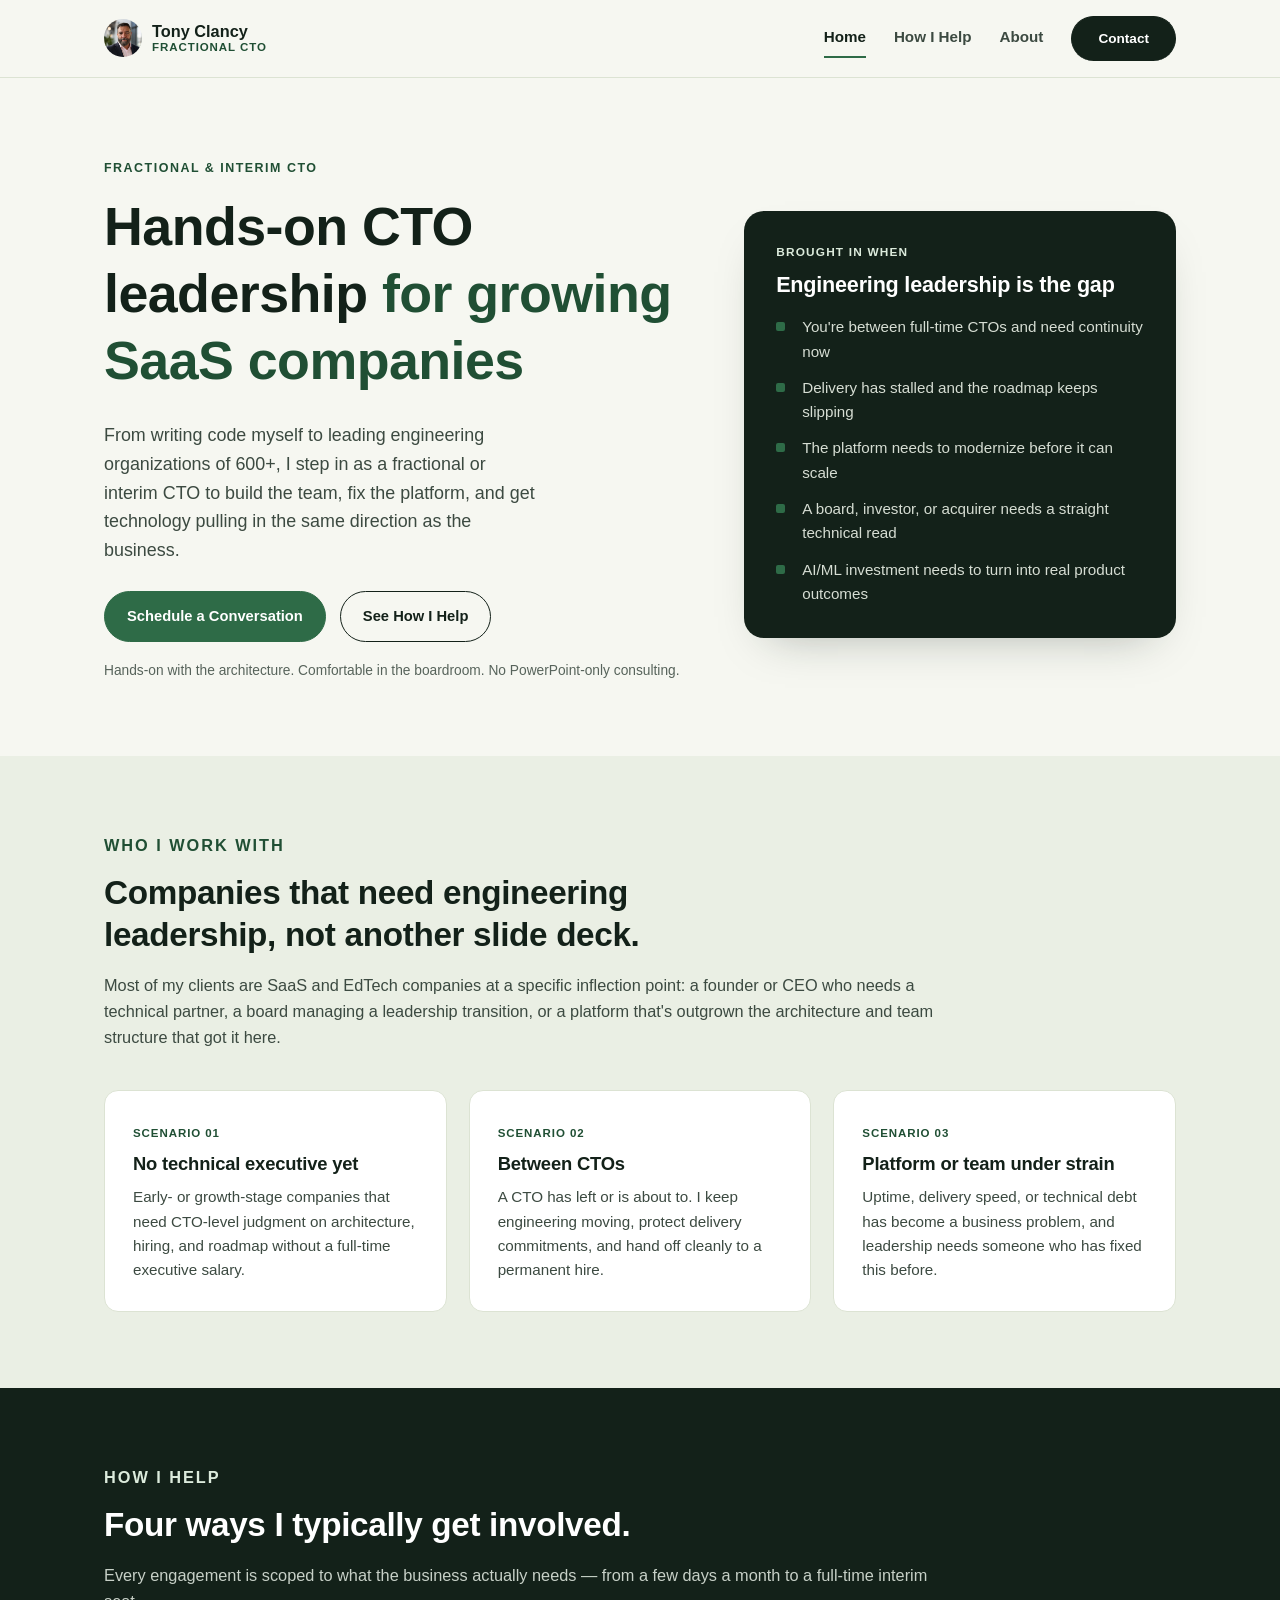
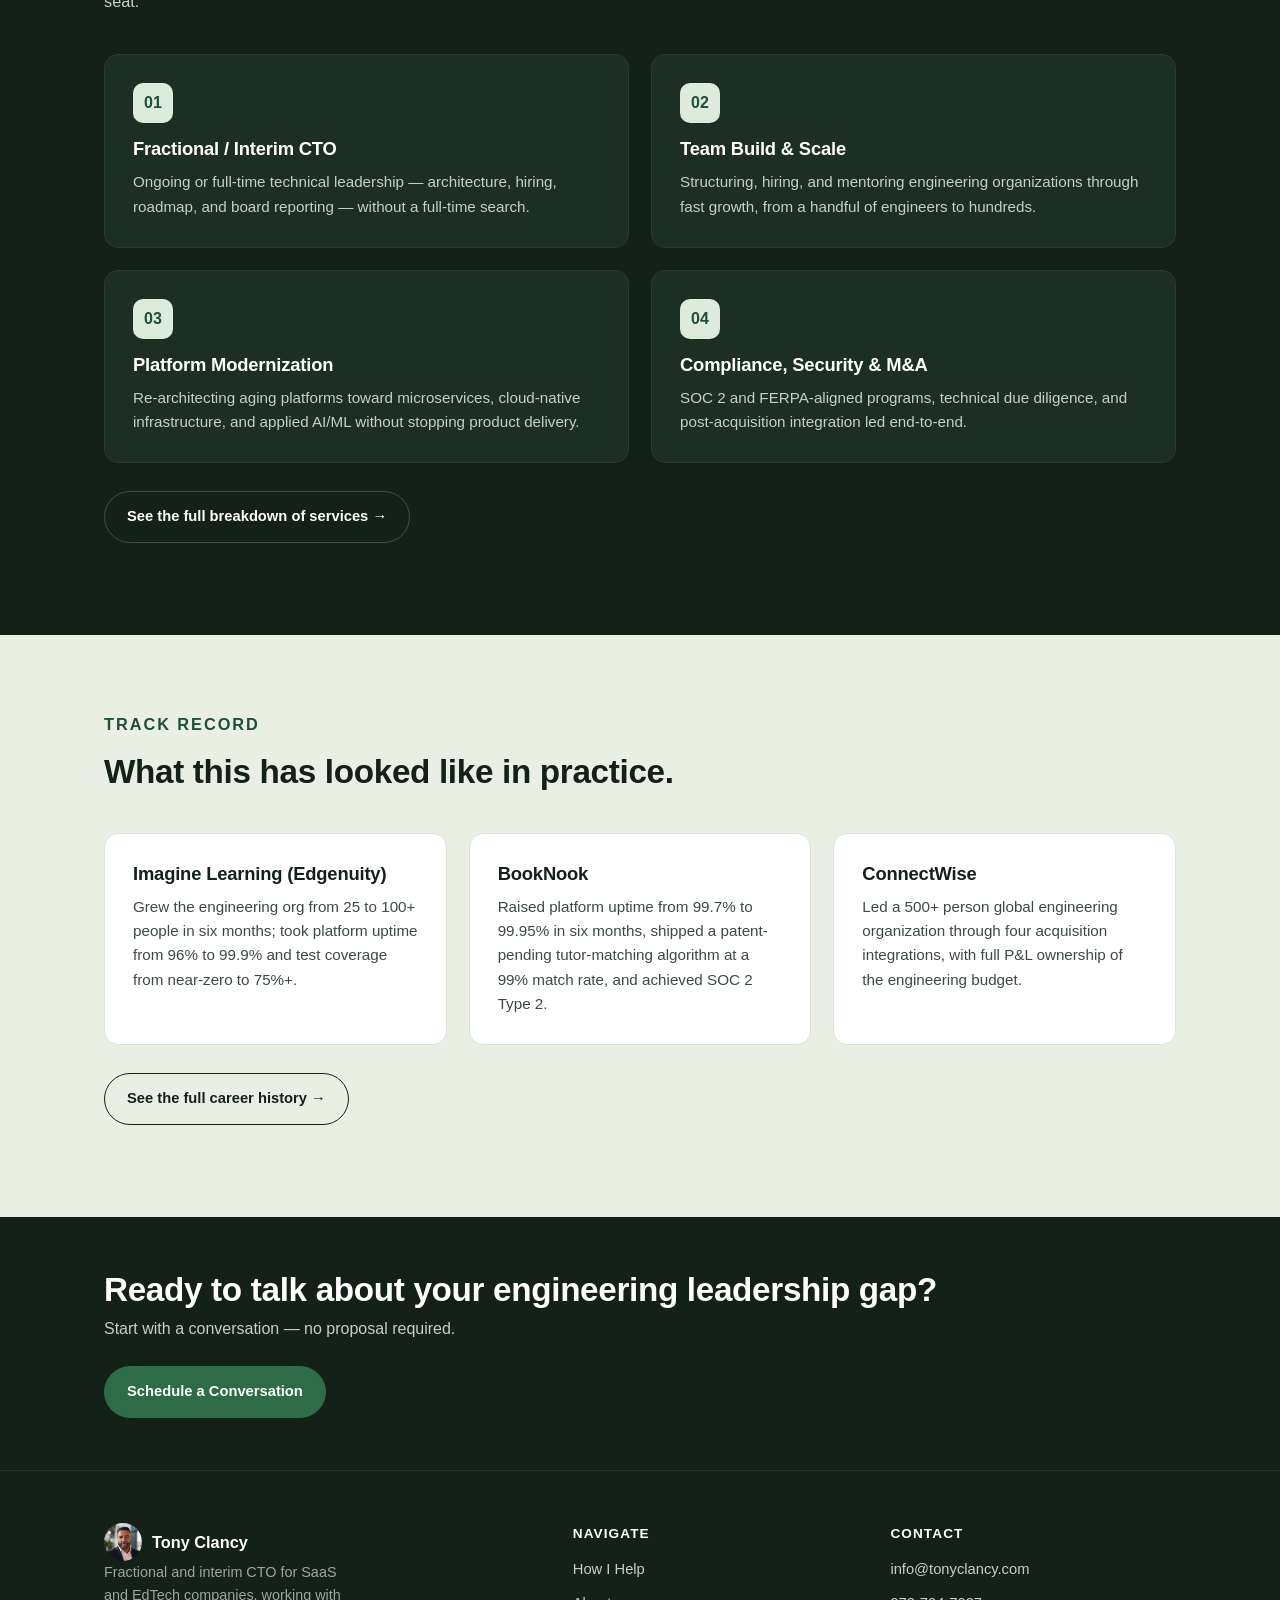
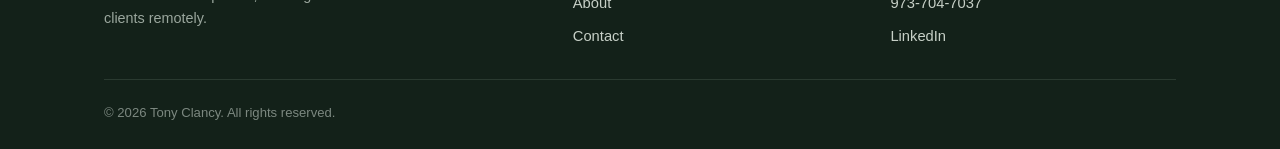
==== index.html @ 38972d19 "Add files via upload" ====
<!DOCTYPE html>
<html lang="en">
<head>
<meta charset="utf-8"/>
<meta name="viewport" content="width=device-width, initial-scale=1"/>
<meta name="description" content="Tony Clancy is a fractional and interim CTO for SaaS and EdTech companies — leading engineering teams from 25 to 600+ people, modernizing platforms, and getting technology aligned with the business."/>
<meta name="theme-color" content="#132119"/>
<title>Tony Clancy | Fractional &amp; Interim CTO for SaaS &amp; EdTech</title>
<link rel="icon" href="assets/favicon.svg" type="image/svg+xml"/>
<link rel="stylesheet" href="styles.css"/>
<script type="application/ld+json">{"@context":"https://schema.org","@type":"Person","name":"Tony Clancy","jobTitle":"Fractional Chief Technology Officer","url":"https://www.tonyclancy.com/","email":"info@tonyclancy.com","sameAs":["https://www.linkedin.com/in/tony-clancy-8623101/"]}</script>
</head>
<body>
<a class="skip-link" href="#main">Skip to main content</a>
<header class="site-header">
  <div class="shell nav-shell">
    <a class="brand" href="index.html" aria-label="Tony Clancy home">
      <img class="brand-mark" src="assets/tony-clancy.png" alt="Tony Clancy"/>
      <span class="brand-text"><span class="brand-name">Tony Clancy</span><span class="brand-tagline">Fractional CTO</span></span>
    </a>
    <button class="nav-toggle" aria-controls="site-nav" aria-expanded="false" aria-label="Open navigation"><span></span><span></span><span></span></button>
    <nav class="site-nav" id="site-nav" aria-label="Primary navigation">
      <a href="index.html" aria-current="page">Home</a>
      <a href="how-i-help.html">How I Help</a>
      <a href="about.html">About</a>
      <a class="button button-small" href="contact.html">Contact</a>
    </nav>
  </div>
</header>

<main id="main">

  <section class="hero">
    <div class="shell hero-grid">
      <div class="hero-copy">
        <p class="eyebrow">Fractional &amp; Interim CTO</p>
        <h1>Hands-on CTO leadership <span>for growing SaaS companies</span></h1>
        <p class="hero-lede">From writing code myself to leading engineering organizations of 600+, I step in as a fractional or interim CTO to build the team, fix the platform, and get technology pulling in the same direction as the business.</p>
        <div class="hero-actions">
          <a class="button button-accent" href="contact.html">Schedule a Conversation</a>
          <a class="button button-ghost" href="how-i-help.html">See How I Help</a>
        </div>
        <p class="credibility">Hands-on with the architecture. Comfortable in the boardroom. No PowerPoint-only consulting.</p>
      </div>
      <div class="hero-panel">
        <p class="panel-label">Brought in when</p>
        <h2>Engineering leadership is the gap</h2>
        <ul>
          <li>You're between full-time CTOs and need continuity now</li>
          <li>Delivery has stalled and the roadmap keeps slipping</li>
          <li>The platform needs to modernize before it can scale</li>
          <li>A board, investor, or acquirer needs a straight technical read</li>
          <li>AI/ML investment needs to turn into real product outcomes</li>
        </ul>
      </div>
    </div>
  </section>


  <section class="section section-tint">
    <div class="shell">
      <div class="section-heading">
        <p class="eyebrow">Who I Work With</p>
        <h2>Companies that need engineering leadership, not another slide deck.</h2>
        <p>Most of my clients are SaaS and EdTech companies at a specific inflection point: a founder or CEO who needs a technical partner, a board managing a leadership transition, or a platform that's outgrown the architecture and team structure that got it here.</p>
      </div>
      <div class="grid-3">
        <article class="card">
          <span class="tag">Scenario 01</span>
          <h3>No technical executive yet</h3>
          <p>Early- or growth-stage companies that need CTO-level judgment on architecture, hiring, and roadmap without a full-time executive salary.</p>
        </article>
        <article class="card">
          <span class="tag">Scenario 02</span>
          <h3>Between CTOs</h3>
          <p>A CTO has left or is about to. I keep engineering moving, protect delivery commitments, and hand off cleanly to a permanent hire.</p>
        </article>
        <article class="card">
          <span class="tag">Scenario 03</span>
          <h3>Platform or team under strain</h3>
          <p>Uptime, delivery speed, or technical debt has become a business problem, and leadership needs someone who has fixed this before.</p>
        </article>
      </div>
    </div>
  </section>

  <section class="section section-dark">
    <div class="shell">
      <div class="section-heading">
        <p class="eyebrow on-dark">How I Help</p>
        <h2>Four ways I typically get involved.</h2>
        <p>Every engagement is scoped to what the business actually needs — from a few days a month to a full-time interim seat.</p>
      </div>
      <div class="grid-2">
        <article class="card card-dark">
          <div class="number-badge">01</div>
          <h3>Fractional / Interim CTO</h3>
          <p>Ongoing or full-time technical leadership — architecture, hiring, roadmap, and board reporting — without a full-time search.</p>
        </article>
        <article class="card card-dark">
          <div class="number-badge">02</div>
          <h3>Team Build &amp; Scale</h3>
          <p>Structuring, hiring, and mentoring engineering organizations through fast growth, from a handful of engineers to hundreds.</p>
        </article>
        <article class="card card-dark">
          <div class="number-badge">03</div>
          <h3>Platform Modernization</h3>
          <p>Re-architecting aging platforms toward microservices, cloud-native infrastructure, and applied AI/ML without stopping product delivery.</p>
        </article>
        <article class="card card-dark">
          <div class="number-badge">04</div>
          <h3>Compliance, Security &amp; M&amp;A</h3>
          <p>SOC 2 and FERPA-aligned programs, technical due diligence, and post-acquisition integration led end-to-end.</p>
        </article>
      </div>
      <p style="margin-top:28px"><a class="button button-ghost" style="color:#fff;border-color:#3E4F44" href="how-i-help.html">See the full breakdown of services →</a></p>
    </div>
  </section>

  <section class="section section-tint">
    <div class="shell">
      <div class="section-heading">
        <p class="eyebrow">Track Record</p>
        <h2>What this has looked like in practice.</h2>
      </div>
      <div class="grid-3">
        <article class="card">
          <h3>Imagine Learning (Edgenuity)</h3>
          <p>Grew the engineering org from 25 to 100+ people in six months; took platform uptime from 96% to 99.9% and test coverage from near-zero to 75%+.</p>
        </article>
        <article class="card">
          <h3>BookNook</h3>
          <p>Raised platform uptime from 99.7% to 99.95% in six months, shipped a patent-pending tutor-matching algorithm at a 99% match rate, and achieved SOC 2 Type 2.</p>
        </article>
        <article class="card">
          <h3>ConnectWise</h3>
          <p>Led a 500+ person global engineering organization through four acquisition integrations, with full P&amp;L ownership of the engineering budget.</p>
        </article>
      </div>
      <p style="margin-top:28px"><a class="button button-ghost" href="about.html">See the full career history →</a></p>
    </div>
  </section>

  <section class="cta-band">
    <div class="shell cta-inner">
      <div>
        <h2>Ready to talk about your engineering leadership gap?</h2>
        <p>Start with a conversation — no proposal required.</p>
      </div>
      <a class="button button-accent" href="contact.html">Schedule a Conversation</a>
    </div>
  </section>

</main>

<footer class="site-footer">
  <div class="shell">
    <div class="footer-grid">
      <div class="footer-brand">
        <a class="brand" href="index.html"><img class="brand-mark" src="assets/tony-clancy.png" alt="Tony Clancy"/><span class="brand-name" style="color:#fff">Tony Clancy</span></a>
        <p>Fractional and interim CTO for SaaS and EdTech companies, working with clients remotely.</p>
      </div>
      <div>
        <p class="footer-heading">Navigate</p>
        <div class="footer-links"><a href="how-i-help.html">How I Help</a><a href="about.html">About</a><a href="contact.html">Contact</a></div>
      </div>
      <div>
        <p class="footer-heading">Contact</p>
        <div class="footer-links">
          <a href="mailto:info@tonyclancy.com">info@tonyclancy.com</a>
          <a href="tel:+19737047037">973-704-7037</a>
          <a href="https://www.linkedin.com/in/tony-clancy-8623101/">LinkedIn</a>
        </div>
      </div>
    </div>
    <div class="footer-bottom">
      <span>© <span data-year=""></span> Tony Clancy. All rights reserved.</span>

    </div>
  </div>
</footer>
<script src="script.js"></script>
</body>
</html>
---- styles.css ----
/* Tony Clancy — Fractional CTO site */

:root{
  --ink:#132119;
  --ink-soft:#3C4A41;
  --paper:#F6F7F1;
  --paper-alt:#EAEFE4;
  --panel-dark:#132119;
  --panel-dark-2:#1D2E24;
  --line:#DCE3D3;
  --accent:#2E6B47;
  --accent-dark:#204F34;
  --accent-soft:#DCEBDC;
  --white:#FFFFFF;
  --shadow: 0 20px 45px -25px rgba(19,33,25,0.35);
  --radius:14px;
  --maxw:1120px;
}

*{box-sizing:border-box;}
html{scroll-behavior:smooth;}
body{
  margin:0;
  font-family: Verdana, Geneva, "Segoe UI", Helvetica, Arial, sans-serif;
  background:var(--paper);
  color:var(--ink);
  line-height:1.6;
  -webkit-font-smoothing:antialiased;
}
h1,h2,h3,h4{
  font-family: Verdana, Geneva, "Segoe UI", Helvetica, Arial, sans-serif;
  line-height:1.25;
  margin:0 0 .5em;
  color:var(--ink);
  letter-spacing:-0.01em;
  text-wrap:balance;
}
h1{font-size:clamp(2.1rem,4.2vw,3.4rem); font-weight:700;}
h2{font-size:clamp(1.5rem,2.6vw,2.2rem); font-weight:700;}
h3{font-size:1.15rem; font-weight:700;}
p{margin:0 0 1em; color:var(--ink-soft);}
a{color:inherit; text-decoration:none;}
img{max-width:100%; display:block;}
ul{margin:0; padding:0; list-style:none;}

.shell{max-width:var(--maxw); margin:0 auto; padding:0 24px;}

.skip-link{position:absolute; left:-999px; top:auto;}
.skip-link:focus{left:16px; top:16px; background:var(--ink); color:var(--white); padding:10px 16px; border-radius:8px; z-index:200;}

/* Header */
.site-header{
  position:sticky; top:0; z-index:100;
  background:rgba(246,247,241,0.92);
  backdrop-filter:saturate(160%) blur(8px);
  border-bottom:1px solid var(--line);
}
.nav-shell{display:flex; align-items:center; justify-content:space-between; padding:16px 24px;}
.brand{display:flex; align-items:center; gap:10px; font-weight:700;}
.brand-mark{
  width:38px; height:38px; border-radius:50%;
  object-fit:cover;
  flex:none;
}
.brand-text{display:flex; flex-direction:column; line-height:1.15;}
.brand-name{font-size:1.02rem; color:var(--ink);}
.brand-tagline{font-size:0.72rem; color:var(--accent-dark); text-transform:uppercase; letter-spacing:0.08em; font-weight:600;}

.nav-toggle{
  display:none; background:none; border:0; width:38px; height:32px; padding:0;
  flex-direction:column; justify-content:space-between; cursor:pointer;
}
.nav-toggle span{display:block; height:2px; background:var(--ink); border-radius:2px;}

.site-nav{display:flex; align-items:center; gap:28px; font-weight:600; font-size:0.95rem;}
.site-nav a{color:var(--ink-soft); padding:6px 0; border-bottom:2px solid transparent;}
.site-nav a:hover, .site-nav a[aria-current="page"]{color:var(--ink); border-color:var(--accent);}
.site-nav a.button, .site-nav a.button:hover, .site-nav a.button[aria-current="page"]{color:var(--white); border-bottom:0;}
.site-nav a.button{flex-shrink:0; white-space:nowrap; padding:11px 26px;}

.button{
  display:inline-flex; align-items:center; justify-content:center; gap:8px;
  background:var(--ink); color:var(--white); font-weight:700; font-size:0.92rem;
  padding:13px 22px; border-radius:999px; border:1px solid var(--ink);
  transition:transform .15s ease, background .15s ease;
}
.button:hover{background:#000; transform:translateY(-1px);}
.button-small{padding:11px 26px; font-size:0.85rem;}
.button-ghost{background:transparent; color:var(--ink); border:1px solid var(--ink);}
.button-ghost:hover{background:var(--ink); color:var(--white);}
.button-accent{background:var(--accent); border-color:var(--accent);}
.button-accent:hover{background:var(--accent-dark); border-color:var(--accent-dark);}

/* Hero */
.hero{padding:76px 0 60px;}
.hero-grid{display:grid; grid-template-columns:1.15fr .85fr; gap:56px; align-items:center;}
.eyebrow{
  display:inline-block; text-transform:uppercase; letter-spacing:0.12em; font-size:0.78rem;
  font-weight:700; color:var(--accent-dark); margin-bottom:14px;
}
.eyebrow.on-dark{color:var(--accent-soft);}
h1 span{color:var(--accent-dark);}
.hero-lede{font-size:1.12rem; max-width:44ch;}
.hero-actions{display:flex; gap:14px; flex-wrap:wrap; margin:26px 0 18px;}
.credibility{font-size:0.86rem; color:var(--ink-soft); opacity:0.85;}

.hero-panel{
  background:var(--panel-dark); color:var(--white); border-radius:20px;
  padding:32px; box-shadow:var(--shadow);
}
.hero-panel .panel-label{color:var(--accent-soft); text-transform:uppercase; letter-spacing:0.1em; font-size:0.74rem; font-weight:700; margin-bottom:10px;}
.hero-panel h2{color:var(--white); font-size:1.35rem; margin-bottom:16px;}
.hero-panel ul{display:flex; flex-direction:column; gap:12px;}
.hero-panel li{
  padding-left:26px; position:relative; color:#D6DDD3; font-size:0.95rem;
}
.hero-panel li::before{
  content:""; position:absolute; left:0; top:7px; width:9px; height:9px;
  border-radius:2px; background:var(--accent);
}

/* stat strip */
.stat-strip{background:var(--paper-alt); border-top:1px solid var(--line); border-bottom:1px solid var(--line); padding:36px 0;}
.stat-grid{display:grid; grid-template-columns:repeat(4,1fr); gap:24px; text-align:center;}
.stat-grid .stat b{display:block; font-family:Verdana, Geneva, sans-serif; font-size:1.9rem; color:var(--ink); white-space:nowrap;}
.stat-grid .stat span{font-size:0.85rem; color:var(--ink-soft);}

/* sections */
.section{padding:76px 0;}
.section-tint{background:var(--paper-alt);}
.section-dark{background:var(--panel-dark); color:var(--white);}
.section-dark h2, .section-dark h3{color:var(--white);}
.section-dark p{color:#C7D0C7;}

.section-heading{max-width:860px; margin-bottom:40px;}
.section-heading.center{margin-left:auto; margin-right:auto; text-align:center;}
.section-heading p{font-size:1.02rem;}

/* card grids */
.grid-3{display:grid; grid-template-columns:repeat(3,1fr); gap:22px;}
.grid-2{display:grid; grid-template-columns:repeat(2,1fr); gap:22px;}

.card{
  background:var(--white); border:1px solid var(--line); border-radius:var(--radius);
  padding:28px; height:100%;
}
.card .tag{
  display:inline-block; font-size:0.72rem; font-weight:700; text-transform:uppercase;
  letter-spacing:0.08em; color:var(--accent-dark); margin-bottom:10px;
}
.card h3{margin-bottom:10px;}
.card p{margin-bottom:0; font-size:0.95rem;}
.card ul{margin-top:12px; display:flex; flex-direction:column; gap:6px;}
.card ul li{font-size:0.88rem; color:var(--ink-soft); padding-left:18px; position:relative;}
.card ul li::before{content:"—"; position:absolute; left:0; color:var(--accent);}

.card-dark{
  background:var(--panel-dark-2); border:1px solid #2A3A30; color:var(--white);
}
.card-dark h3{color:var(--white);}
.card-dark p{color:#C7D0C7;}

.number-badge{
  width:40px; height:40px; border-radius:10px; background:var(--accent-soft); color:var(--accent-dark);
  display:flex; align-items:center; justify-content:center; font-weight:700; font-family:Verdana, Geneva, sans-serif;
  margin-bottom:14px;
}

/* timeline */
.timeline{display:flex; flex-direction:column;}
.timeline-item{
  padding:26px 0; border-top:1px solid var(--line);
}
.timeline-item:last-child{border-bottom:1px solid var(--line);}
.timeline-role h3{margin-bottom:2px;}
.timeline-org{font-size:0.9rem; color:var(--ink-soft); font-weight:600; margin-bottom:10px;}
.timeline-role ul{display:flex; flex-direction:column; gap:6px;}
.timeline-role li{font-size:0.92rem; color:var(--ink-soft); padding-left:18px; position:relative;}
.timeline-role li::before{content:"—"; position:absolute; left:0; color:var(--accent);}

/* process */
.process-grid{display:grid; grid-template-columns:repeat(4,1fr); gap:20px;}
.process-step{padding:26px 22px; border-radius:var(--radius); background:var(--paper-alt); border:1px solid var(--line);}
.process-step span{font-family:Verdana, Geneva, sans-serif; font-weight:700; color:var(--accent); font-size:1.5rem;}
.process-step h3{color:var(--ink);}
.process-step p{color:var(--ink-soft); margin:0;}

/* beliefs */
.belief-grid{display:grid; grid-template-columns:repeat(2,1fr); gap:22px;}
.belief{padding:26px; border-radius:var(--radius); background:var(--panel-dark-2); border:1px solid #2A3A30;}
.belief h3{color:var(--white); margin-bottom:8px;}
.belief p{color:#C7D0C7; margin:0;}

/* leader */
.leader-grid{display:grid; grid-template-columns:220px 1fr; gap:44px; align-items:start;}
.leader-photo{
  width:200px; height:200px; border-radius:20px; object-fit:cover;
  box-shadow:var(--shadow);
}

/* page hero */
.page-hero{padding:56px 0 20px;}
.page-hero p.lede{font-size:1.08rem; max-width:60ch;}

/* CTA band */
.cta-band{background:var(--ink); color:var(--white); padding:52px 0;}
.cta-inner{display:flex; align-items:center; justify-content:space-between; gap:24px; flex-wrap:wrap;}
.cta-inner h2{color:var(--white); margin-bottom:6px;}
.cta-inner p{color:#C7D0C7; margin:0;}

/* contact */
.contact-layout{display:grid; grid-template-columns:0.9fr 1.1fr; gap:48px;}
.contact-card{
  background:var(--paper-alt); border:1px solid var(--line); border-radius:var(--radius);
  padding:26px; margin:20px 0;
}
.contact-card p{margin:0 0 8px;}
.contact-card a{color:var(--accent-dark); font-weight:600;}
.next-steps ol{list-style:decimal; padding-left:20px; display:flex; flex-direction:column; gap:10px;}
.next-steps li{color:var(--ink-soft); font-size:0.95rem;}
.next-steps h3{margin-bottom:10px;}

.contact-form{background:var(--white); border:1px solid var(--line); border-radius:var(--radius); padding:28px;}
.form-grid{display:grid; grid-template-columns:1fr 1fr; gap:18px;}
.field{display:flex; flex-direction:column; gap:6px;}
.field.full{grid-column:1 / -1;}
label{font-size:0.85rem; font-weight:700; color:var(--ink);}
input, select, textarea{
  width:100%; font:inherit; padding:11px 13px; border-radius:9px; border:1px solid var(--line);
  background:var(--paper); color:var(--ink);
}
textarea{min-height:120px; resize:vertical;}
input:focus, select:focus, textarea:focus{outline:2px solid var(--accent); outline-offset:1px;}
.form-note{font-size:0.8rem; color:var(--ink-soft); margin-top:10px;}
.form-status{font-size:0.88rem; font-weight:600; min-height:1.2em; margin-top:8px;}

/* footer */
.site-footer{background:var(--panel-dark); color:#C7D0C7; padding:52px 0 26px; margin-top:0; border-top:1px solid rgba(255,255,255,0.08);}
.footer-grid{display:grid; grid-template-columns:1.3fr 0.85fr 0.85fr; gap:32px; padding-bottom:30px; border-bottom:1px solid #2A3A30;}
.footer-brand p{color:#9BA79E; font-size:0.9rem; max-width:32ch;}
.footer-heading{color:var(--white); font-weight:700; font-size:0.85rem; text-transform:uppercase; letter-spacing:0.08em; margin-bottom:14px;}
.footer-links{display:flex; flex-direction:column; gap:10px; font-size:0.92rem;}
.footer-links a:hover{color:var(--white);}
.footer-bottom{display:flex; justify-content:space-between; padding-top:22px; font-size:0.82rem; color:#7C8880; flex-wrap:wrap; gap:8px;}

@media (max-width: 880px){
  .hero-grid, .grid-3, .grid-2, .belief-grid, .contact-layout, .leader-grid, .process-grid, .footer-grid{
    grid-template-columns:1fr;
  }
  .stat-grid{grid-template-columns:repeat(2,1fr);}
  .form-grid{grid-template-columns:1fr;}
  .site-nav{
    position:absolute; top:100%; left:0; right:0; background:var(--paper);
    flex-direction:column; align-items:flex-start; gap:4px; padding:14px 24px 20px;
    border-bottom:1px solid var(--line); display:none;
  }
  .site-nav.open{display:flex;}
  .site-nav a:not(.button){width:100%; padding:10px 0;}
  .site-nav a.button{margin-top:6px;}
  .nav-toggle{display:flex;}
  .leader-photo{width:120px; height:120px;}
}
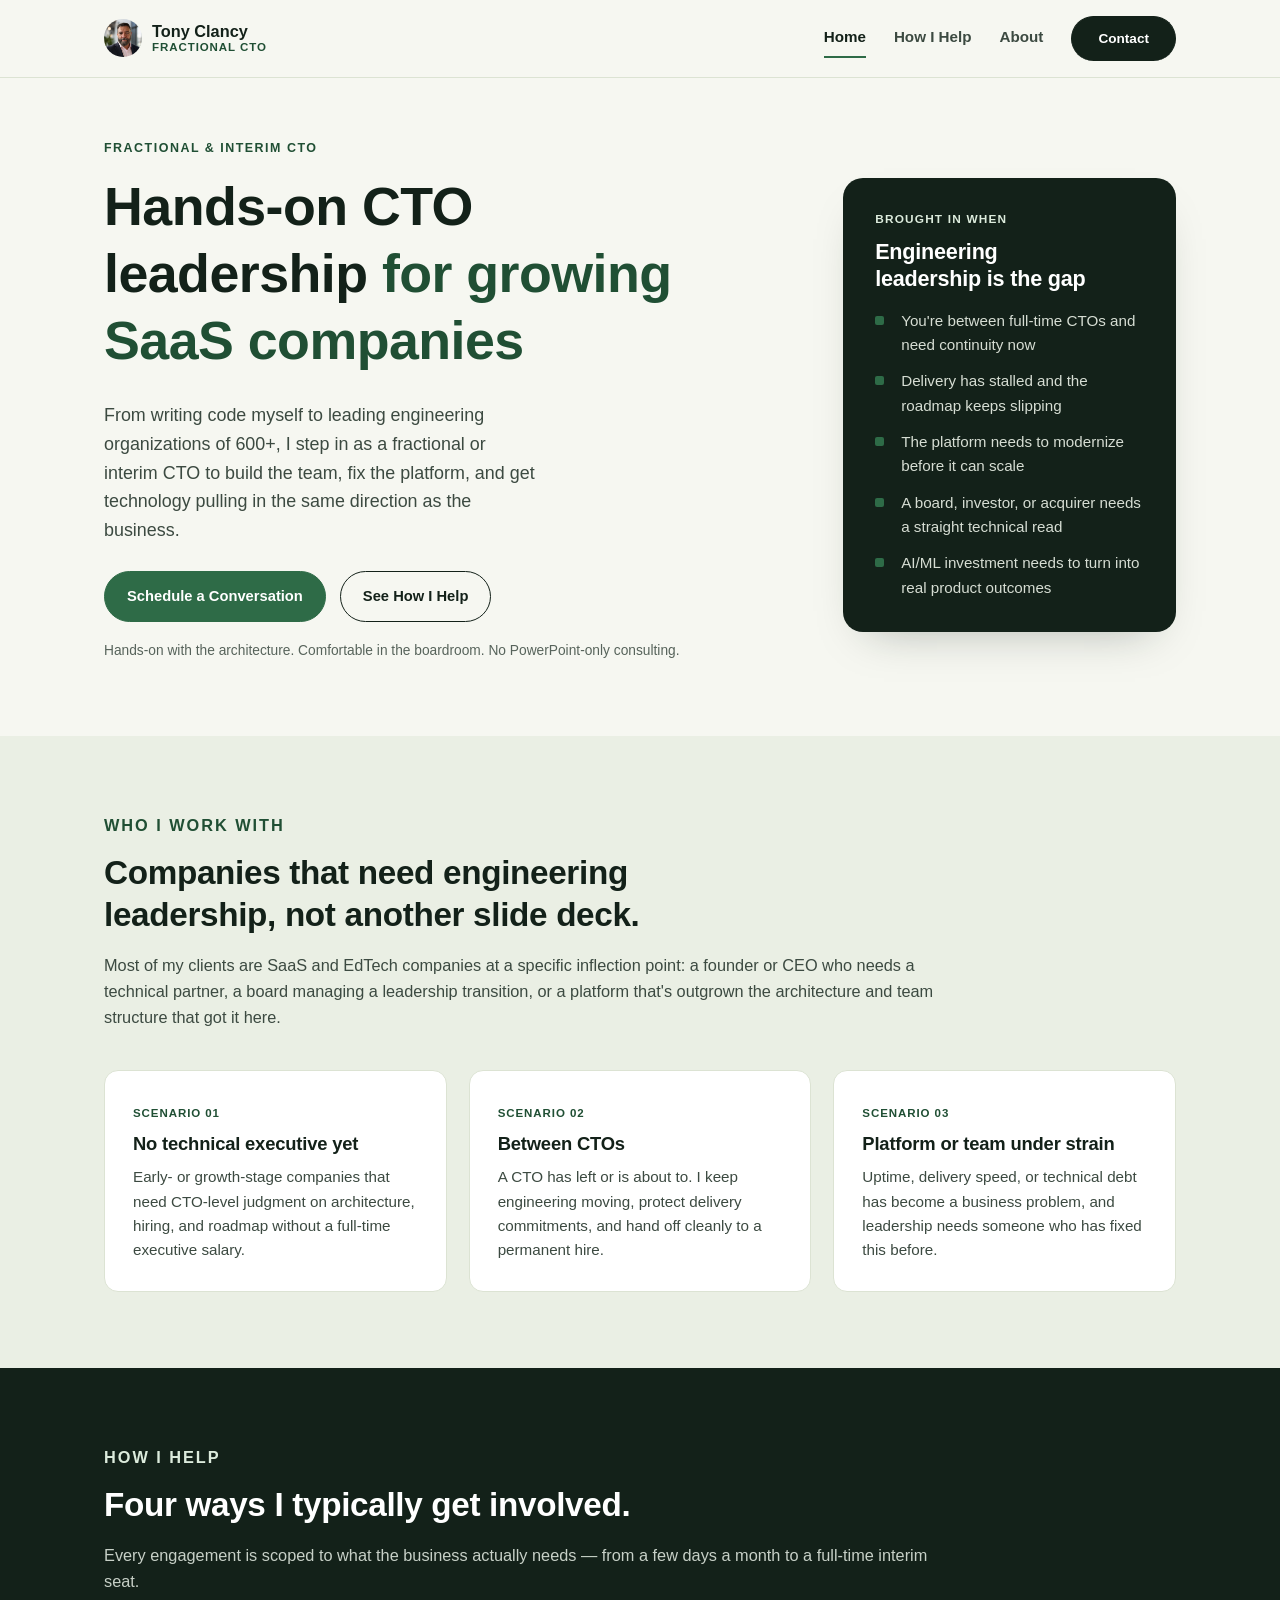
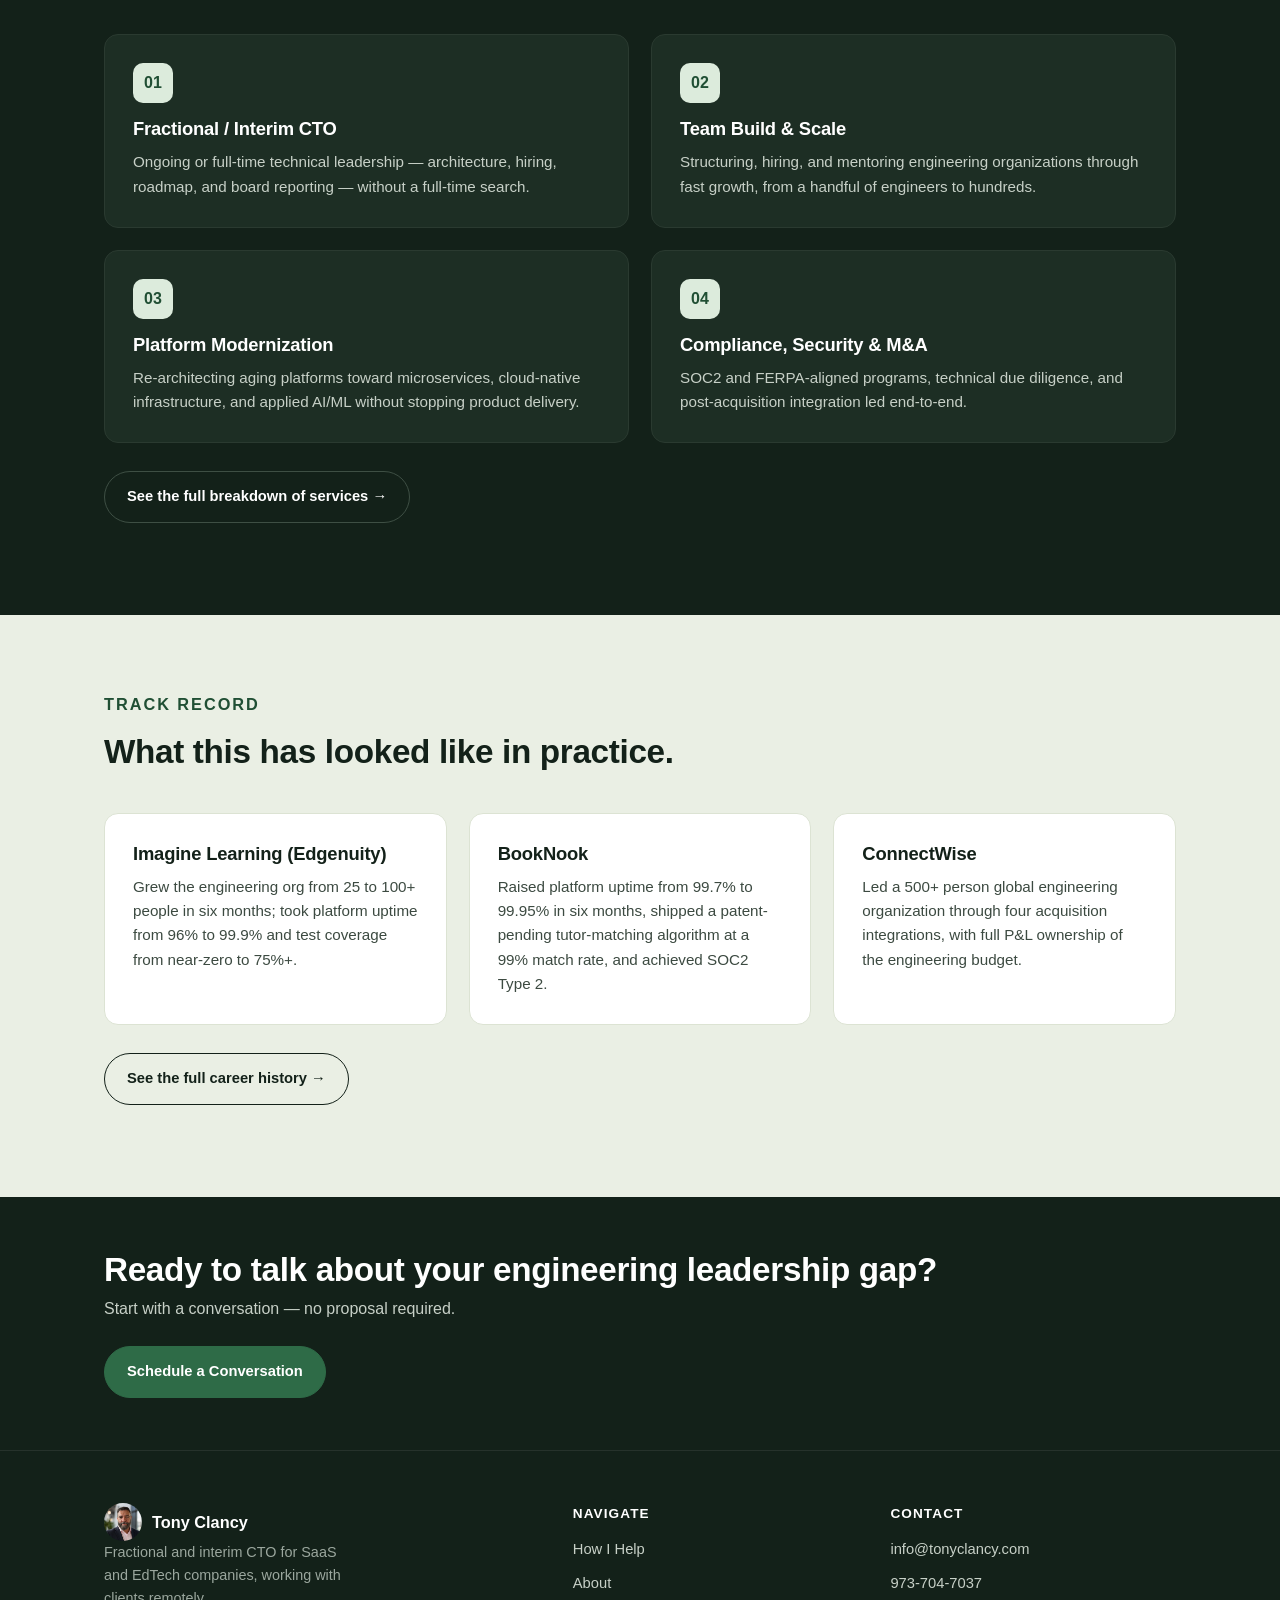
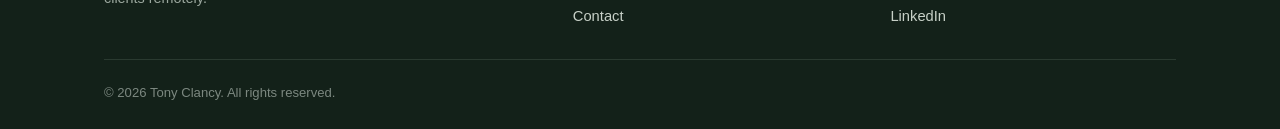
==== commit 2c4f076d: "Update fractional CTO site" ====
--- a/index.html
+++ b/index.html
@@ -6,9 +6,25 @@
 <meta name="description" content="Tony Clancy is a fractional and interim CTO for SaaS and EdTech companies — leading engineering teams from 25 to 600+ people, modernizing platforms, and getting technology aligned with the business."/>
 <meta name="theme-color" content="#132119"/>
 <title>Tony Clancy | Fractional &amp; Interim CTO for SaaS &amp; EdTech</title>
-<link rel="icon" href="assets/favicon.svg" type="image/svg+xml"/>
+<link rel="canonical" href="https://tonyclancy.com/"/>
+<link rel="icon" href="assets/favicon-32.png" sizes="32x32" type="image/png"/>
+<link rel="icon" href="assets/favicon-16.png" sizes="16x16" type="image/png"/>
+<link rel="apple-touch-icon" href="assets/apple-touch-icon.png"/>
 <link rel="stylesheet" href="styles.css"/>
-<script type="application/ld+json">{"@context":"https://schema.org","@type":"Person","name":"Tony Clancy","jobTitle":"Fractional Chief Technology Officer","url":"https://www.tonyclancy.com/","email":"info@tonyclancy.com","sameAs":["https://www.linkedin.com/in/tony-clancy-8623101/"]}</script>
+<meta property="og:type" content="website"/>
+<meta property="og:site_name" content="Tony Clancy"/>
+<meta property="og:title" content="Tony Clancy | Fractional &amp; Interim CTO for SaaS &amp; EdTech"/>
+<meta property="og:description" content="Fractional and interim CTO for SaaS and EdTech companies — leading engineering teams from 25 to 600+ people, modernizing platforms, and getting technology aligned with the business."/>
+<meta property="og:url" content="https://tonyclancy.com/"/>
+<meta property="og:image" content="https://tonyclancy.com/assets/og-card.png"/>
+<meta property="og:image:width" content="1200"/>
+<meta property="og:image:height" content="630"/>
+<meta property="og:image:alt" content="Tony Clancy — Fractional &amp; Interim CTO"/>
+<meta name="twitter:card" content="summary_large_image"/>
+<meta name="twitter:title" content="Tony Clancy | Fractional &amp; Interim CTO for SaaS &amp; EdTech"/>
+<meta name="twitter:description" content="Fractional and interim CTO for SaaS and EdTech companies — leading engineering teams from 25 to 600+ people, modernizing platforms, and getting technology aligned with the business."/>
+<meta name="twitter:image" content="https://tonyclancy.com/assets/og-card.png"/>
+<script type="application/ld+json">{"@context":"https://schema.org","@type":"Person","name":"Tony Clancy","jobTitle":"Fractional Chief Technology Officer","url":"https://tonyclancy.com/","email":"info@tonyclancy.com","sameAs":["https://www.linkedin.com/in/tony-clancy-8623101/"]}</script>
 </head>
 <body>
 <a class="skip-link" href="#main">Skip to main content</a>
@@ -110,7 +126,7 @@
         <article class="card card-dark">
           <div class="number-badge">04</div>
           <h3>Compliance, Security &amp; M&amp;A</h3>
-          <p>SOC 2 and FERPA-aligned programs, technical due diligence, and post-acquisition integration led end-to-end.</p>
+          <p>SOC2 and FERPA-aligned programs, technical due diligence, and post-acquisition integration led end-to-end.</p>
         </article>
       </div>
       <p style="margin-top:28px"><a class="button button-ghost" style="color:#fff;border-color:#3E4F44" href="how-i-help.html">See the full breakdown of services →</a></p>
@@ -130,7 +146,7 @@
         </article>
         <article class="card">
           <h3>BookNook</h3>
-          <p>Raised platform uptime from 99.7% to 99.95% in six months, shipped a patent-pending tutor-matching algorithm at a 99% match rate, and achieved SOC 2 Type 2.</p>
+          <p>Raised platform uptime from 99.7% to 99.95% in six months, shipped a patent-pending tutor-matching algorithm at a 99% match rate, and achieved SOC2 Type 2.</p>
         </article>
         <article class="card">
           <h3>ConnectWise</h3>
@@ -175,7 +191,6 @@
     </div>
     <div class="footer-bottom">
       <span>© <span data-year=""></span> Tony Clancy. All rights reserved.</span>
-
     </div>
   </div>
 </footer>
--- a/styles.css
+++ b/styles.css
@@ -92,8 +92,8 @@
 .button-accent:hover{background:var(--accent-dark); border-color:var(--accent-dark);}
 
 /* Hero */
-.hero{padding:76px 0 60px;}
-.hero-grid{display:grid; grid-template-columns:1.15fr .85fr; gap:56px; align-items:center;}
+.hero{padding:56px 0 60px;}
+.hero-grid{display:grid; grid-template-columns:1.35fr .65fr; gap:48px; align-items:center;}
 .eyebrow{
   display:inline-block; text-transform:uppercase; letter-spacing:0.12em; font-size:0.78rem;
   font-weight:700; color:var(--accent-dark); margin-bottom:14px;
@@ -220,16 +220,36 @@
 .next-steps li{color:var(--ink-soft); font-size:0.95rem;}
 .next-steps h3{margin-bottom:10px;}
 
-.contact-form{background:var(--white); border:1px solid var(--line); border-radius:var(--radius); padding:28px;}
+.contact-form{
+  background:var(--white); border:1px solid var(--line); border-radius:var(--radius); padding:28px;
+  display:flex; flex-direction:column;
+}
 .form-grid{display:grid; grid-template-columns:1fr 1fr; gap:18px;}
+.form-grid[hidden], .form-success[hidden]{display:none;}
+.form-success{
+  display:flex; flex:1; flex-direction:column; align-items:center; justify-content:center;
+  text-align:center; padding:20px;
+}
+.form-success h3{color:var(--accent-dark); margin-bottom:8px;}
+.form-success p{margin:0; max-width:34ch;}
 .field{display:flex; flex-direction:column; gap:6px;}
 .field.full{grid-column:1 / -1;}
 label{font-size:0.85rem; font-weight:700; color:var(--ink);}
+.field-error{display:none; margin:0; font-size:0.8rem; font-weight:600; color:#B3261E;}
+.field.invalid input, .field.invalid select{border-color:#B3261E;}
+.field.invalid .field-error{display:block;}
 input, select, textarea{
   width:100%; font:inherit; padding:11px 13px; border-radius:9px; border:1px solid var(--line);
-  background:var(--paper); color:var(--ink);
-}
-textarea{min-height:120px; resize:vertical;}
+  background:var(--paper); color:var(--ink); height:44px; box-sizing:border-box;
+}
+textarea{height:auto; min-height:120px; resize:vertical;}
+select{
+  appearance:none; -webkit-appearance:none; -moz-appearance:none;
+  padding-right:38px;
+  background-image:url("data:image/svg+xml,%3Csvg xmlns='http://www.w3.org/2000/svg' width='12' height='8' viewBox='0 0 12 8'%3E%3Cpath d='M1 1L6 6L11 1' stroke='%233A4A41' stroke-width='1.5' fill='none' stroke-linecap='round' stroke-linejoin='round'/%3E%3C/svg%3E");
+  background-repeat:no-repeat;
+  background-position:right 14px center;
+}
 input:focus, select:focus, textarea:focus{outline:2px solid var(--accent); outline-offset:1px;}
 .form-note{font-size:0.8rem; color:var(--ink-soft); margin-top:10px;}
 .form-status{font-size:0.88rem; font-weight:600; min-height:1.2em; margin-top:8px;}
@@ -242,6 +262,10 @@
 .footer-links{display:flex; flex-direction:column; gap:10px; font-size:0.92rem;}
 .footer-links a:hover{color:var(--white);}
 .footer-bottom{display:flex; justify-content:space-between; padding-top:22px; font-size:0.82rem; color:#7C8880; flex-wrap:wrap; gap:8px;}
+
+@media (max-width: 1100px){
+  .hero-grid{grid-template-columns:1.1fr .9fr; gap:40px;}
+}
 
 @media (max-width: 880px){
   .hero-grid, .grid-3, .grid-2, .belief-grid, .contact-layout, .leader-grid, .process-grid, .footer-grid{
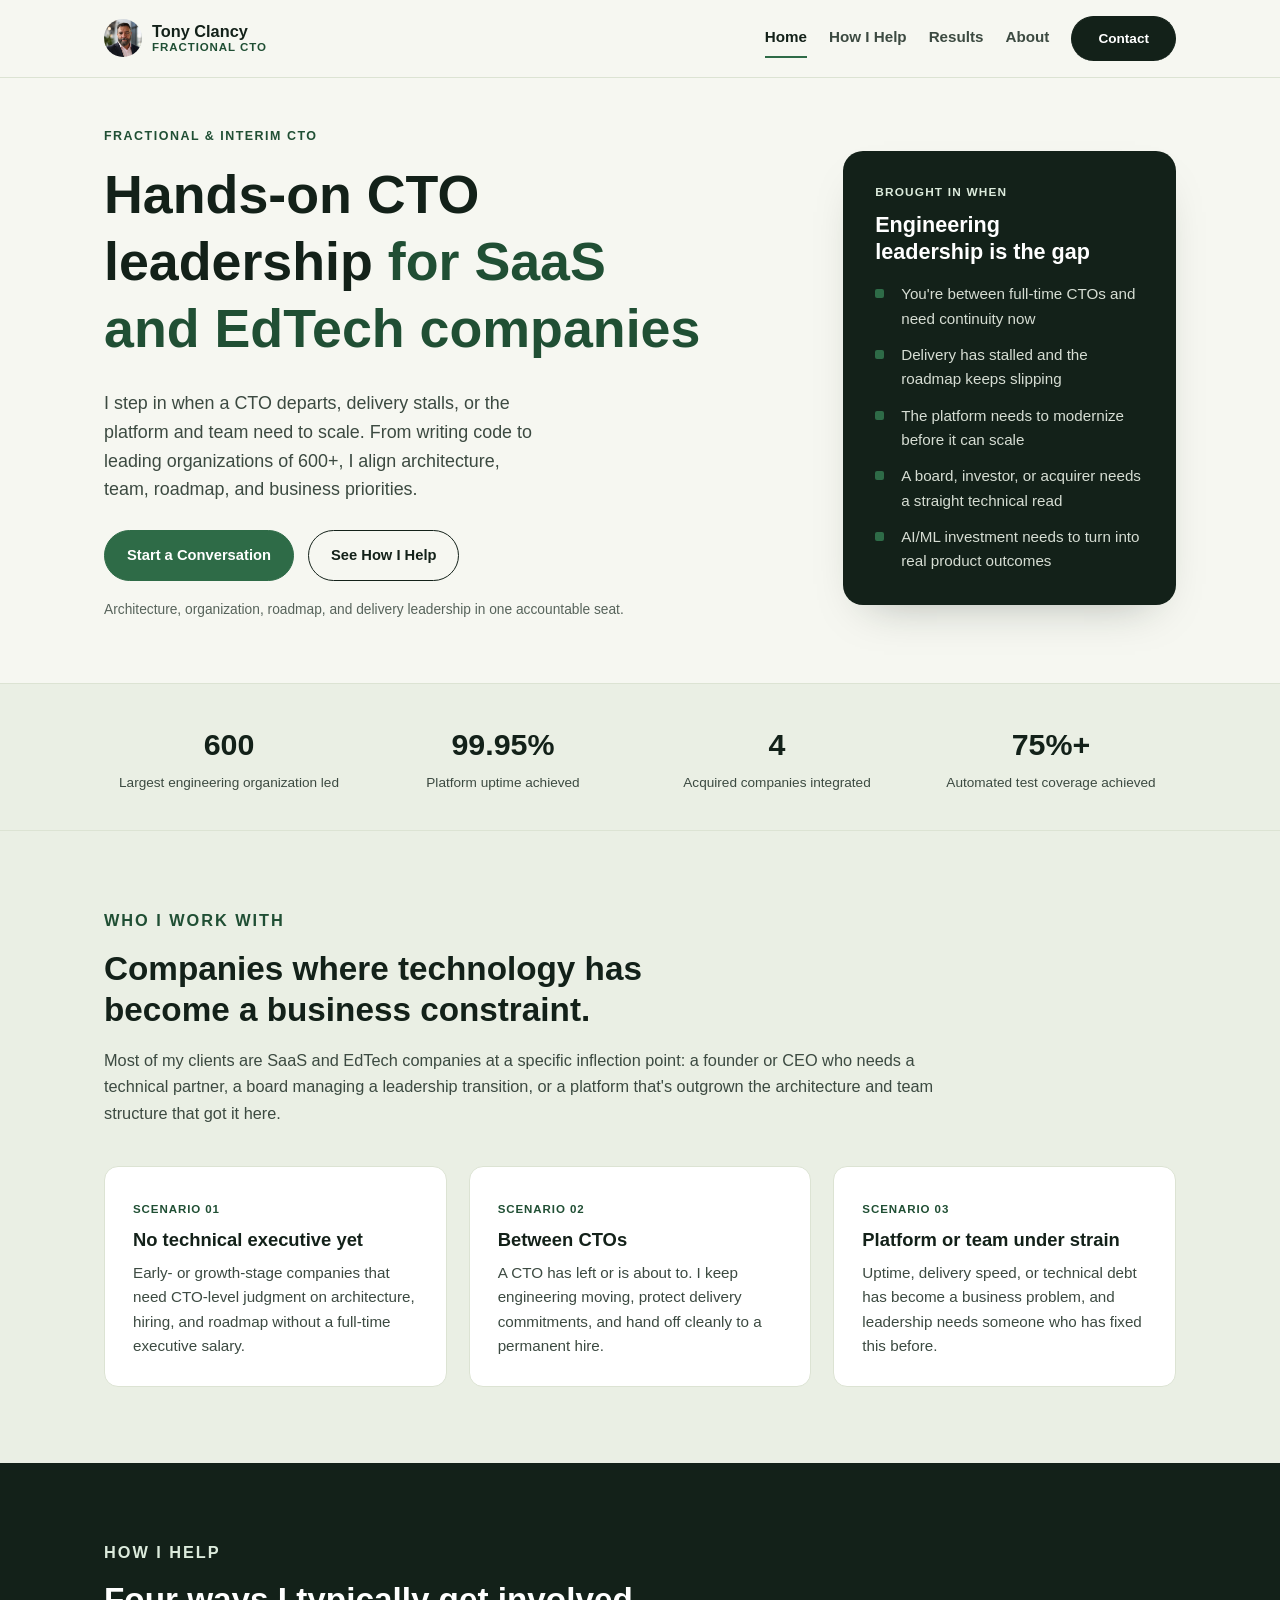
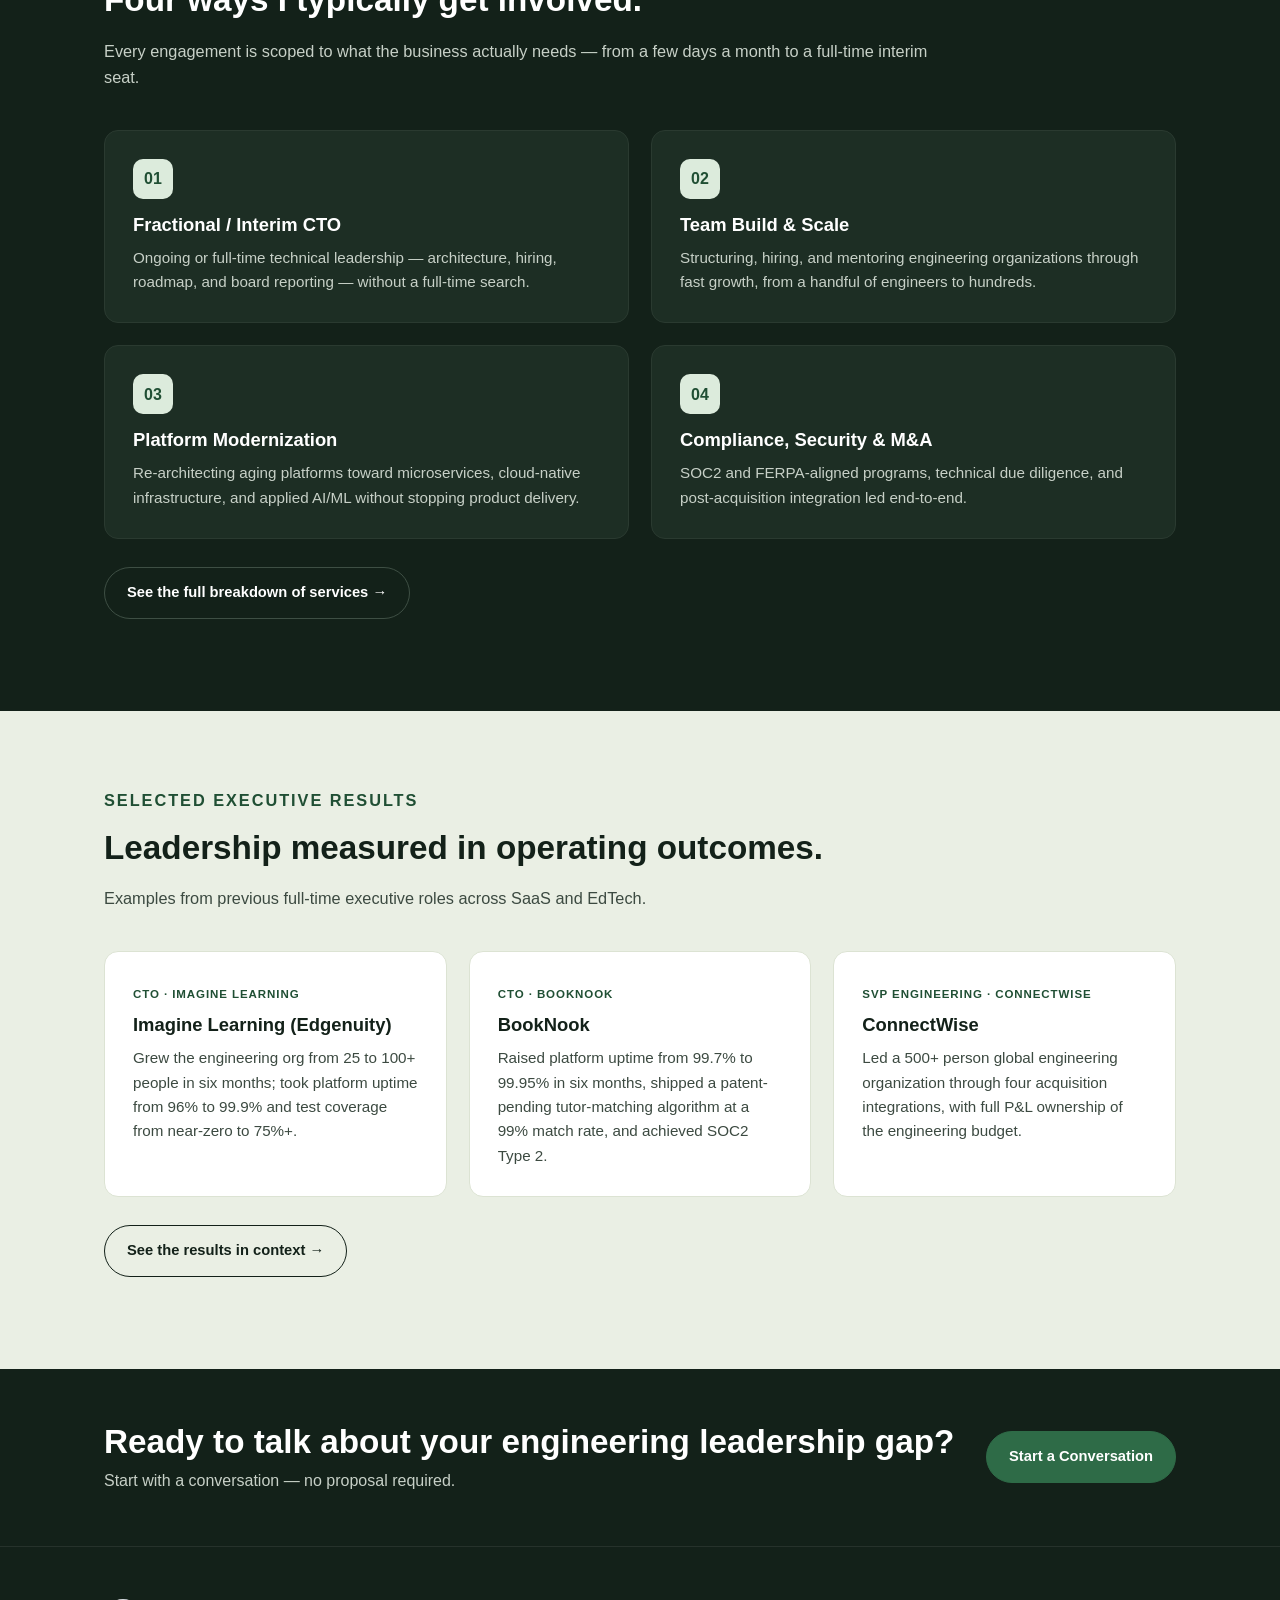
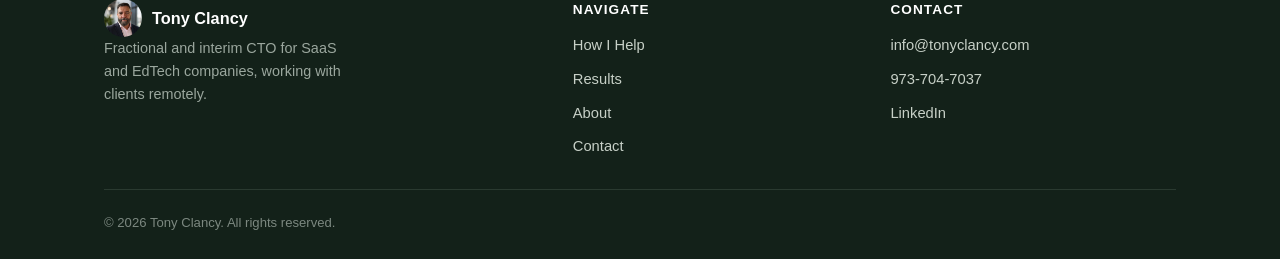
==== commit f672af4b: "Strengthen fractional CTO positioning and results" ====
--- a/index.html
+++ b/index.html
@@ -38,6 +38,7 @@
     <nav class="site-nav" id="site-nav" aria-label="Primary navigation">
       <a href="index.html" aria-current="page">Home</a>
       <a href="how-i-help.html">How I Help</a>
+      <a href="results.html">Results</a>
       <a href="about.html">About</a>
       <a class="button button-small" href="contact.html">Contact</a>
     </nav>
@@ -50,13 +51,13 @@
     <div class="shell hero-grid">
       <div class="hero-copy">
         <p class="eyebrow">Fractional &amp; Interim CTO</p>
-        <h1>Hands-on CTO leadership <span>for growing SaaS companies</span></h1>
-        <p class="hero-lede">From writing code myself to leading engineering organizations of 600+, I step in as a fractional or interim CTO to build the team, fix the platform, and get technology pulling in the same direction as the business.</p>
+        <h1>Hands-on CTO leadership <span>for SaaS and EdTech companies</span></h1>
+        <p class="hero-lede">I step in when a CTO departs, delivery stalls, or the platform and team need to scale. From writing code to leading organizations of 600+, I align architecture, team, roadmap, and business priorities.</p>
         <div class="hero-actions">
-          <a class="button button-accent" href="contact.html">Schedule a Conversation</a>
+          <a class="button button-accent" href="contact.html">Start a Conversation</a>
           <a class="button button-ghost" href="how-i-help.html">See How I Help</a>
         </div>
-        <p class="credibility">Hands-on with the architecture. Comfortable in the boardroom. No PowerPoint-only consulting.</p>
+        <p class="credibility">Architecture, organization, roadmap, and delivery leadership in one accountable seat.</p>
       </div>
       <div class="hero-panel">
         <p class="panel-label">Brought in when</p>
@@ -72,12 +73,21 @@
     </div>
   </section>
 
+  <section class="stat-strip" aria-label="Selected leadership results">
+    <div class="shell stat-grid">
+      <div class="stat"><b>600</b><span>Largest engineering organization led</span></div>
+      <div class="stat"><b>99.95%</b><span>Platform uptime achieved</span></div>
+      <div class="stat"><b>4</b><span>Acquired companies integrated</span></div>
+      <div class="stat"><b>75%+</b><span>Automated test coverage achieved</span></div>
+    </div>
+  </section>
+
 
   <section class="section section-tint">
     <div class="shell">
       <div class="section-heading">
         <p class="eyebrow">Who I Work With</p>
-        <h2>Companies that need engineering leadership, not another slide deck.</h2>
+        <h2>Companies where technology has become a business constraint.</h2>
         <p>Most of my clients are SaaS and EdTech companies at a specific inflection point: a founder or CEO who needs a technical partner, a board managing a leadership transition, or a platform that's outgrown the architecture and team structure that got it here.</p>
       </div>
       <div class="grid-3">
@@ -136,24 +146,28 @@
   <section class="section section-tint">
     <div class="shell">
       <div class="section-heading">
-        <p class="eyebrow">Track Record</p>
-        <h2>What this has looked like in practice.</h2>
+        <p class="eyebrow">Selected Executive Results</p>
+        <h2>Leadership measured in operating outcomes.</h2>
+        <p>Examples from previous full-time executive roles across SaaS and EdTech.</p>
       </div>
       <div class="grid-3">
         <article class="card">
+          <span class="tag">CTO · Imagine Learning</span>
           <h3>Imagine Learning (Edgenuity)</h3>
           <p>Grew the engineering org from 25 to 100+ people in six months; took platform uptime from 96% to 99.9% and test coverage from near-zero to 75%+.</p>
         </article>
         <article class="card">
+          <span class="tag">CTO · BookNook</span>
           <h3>BookNook</h3>
           <p>Raised platform uptime from 99.7% to 99.95% in six months, shipped a patent-pending tutor-matching algorithm at a 99% match rate, and achieved SOC2 Type 2.</p>
         </article>
         <article class="card">
+          <span class="tag">SVP Engineering · ConnectWise</span>
           <h3>ConnectWise</h3>
           <p>Led a 500+ person global engineering organization through four acquisition integrations, with full P&amp;L ownership of the engineering budget.</p>
         </article>
       </div>
-      <p style="margin-top:28px"><a class="button button-ghost" href="about.html">See the full career history →</a></p>
+      <p style="margin-top:28px"><a class="button button-ghost" href="results.html">See the results in context →</a></p>
     </div>
   </section>
 
@@ -163,7 +177,7 @@
         <h2>Ready to talk about your engineering leadership gap?</h2>
         <p>Start with a conversation — no proposal required.</p>
       </div>
-      <a class="button button-accent" href="contact.html">Schedule a Conversation</a>
+      <a class="button button-accent" href="contact.html">Start a Conversation</a>
     </div>
   </section>
 
@@ -178,7 +192,7 @@
       </div>
       <div>
         <p class="footer-heading">Navigate</p>
-        <div class="footer-links"><a href="how-i-help.html">How I Help</a><a href="about.html">About</a><a href="contact.html">Contact</a></div>
+        <div class="footer-links"><a href="how-i-help.html">How I Help</a><a href="results.html">Results</a><a href="about.html">About</a><a href="contact.html">Contact</a></div>
       </div>
       <div>
         <p class="footer-heading">Contact</p>
--- a/styles.css
+++ b/styles.css
@@ -32,7 +32,7 @@
   line-height:1.25;
   margin:0 0 .5em;
   color:var(--ink);
-  letter-spacing:-0.01em;
+  letter-spacing:0;
   text-wrap:balance;
 }
 h1{font-size:clamp(2.1rem,4.2vw,3.4rem); font-weight:700;}
@@ -72,7 +72,7 @@
 }
 .nav-toggle span{display:block; height:2px; background:var(--ink); border-radius:2px;}
 
-.site-nav{display:flex; align-items:center; gap:28px; font-weight:600; font-size:0.95rem;}
+.site-nav{display:flex; align-items:center; gap:22px; font-weight:600; font-size:0.95rem;}
 .site-nav a{color:var(--ink-soft); padding:6px 0; border-bottom:2px solid transparent;}
 .site-nav a:hover, .site-nav a[aria-current="page"]{color:var(--ink); border-color:var(--accent);}
 .site-nav a.button, .site-nav a.button:hover, .site-nav a.button[aria-current="page"]{color:var(--white); border-bottom:0;}
@@ -92,7 +92,7 @@
 .button-accent:hover{background:var(--accent-dark); border-color:var(--accent-dark);}
 
 /* Hero */
-.hero{padding:56px 0 60px;}
+.hero{padding:44px 0 48px;}
 .hero-grid{display:grid; grid-template-columns:1.35fr .65fr; gap:48px; align-items:center;}
 .eyebrow{
   display:inline-block; text-transform:uppercase; letter-spacing:0.12em; font-size:0.78rem;
@@ -144,7 +144,7 @@
   background:var(--white); border:1px solid var(--line); border-radius:var(--radius);
   padding:28px; height:100%;
 }
-.card .tag{
+.tag{
   display:inline-block; font-size:0.72rem; font-weight:700; text-transform:uppercase;
   letter-spacing:0.08em; color:var(--accent-dark); margin-bottom:10px;
 }
@@ -153,6 +153,15 @@
 .card ul{margin-top:12px; display:flex; flex-direction:column; gap:6px;}
 .card ul li{font-size:0.88rem; color:var(--ink-soft); padding-left:18px; position:relative;}
 .card ul li::before{content:"—"; position:absolute; left:0; color:var(--accent);}
+
+.model-details{margin:20px 0 0; padding-top:16px; border-top:1px solid var(--line);}
+.model-details div{padding:9px 0; border-bottom:1px solid var(--line);}
+.model-details div:last-child{border-bottom:0; padding-bottom:0;}
+.model-details dt{font-size:0.72rem; font-weight:700; text-transform:uppercase; letter-spacing:0.08em; color:var(--accent-dark);}
+.model-details dd{margin:3px 0 0; color:var(--ink-soft); font-size:0.88rem; line-height:1.55;}
+
+.text-link{color:var(--accent-dark); font-weight:700; border-bottom:1px solid var(--accent);}
+.text-link:hover{color:var(--ink);}
 
 .card-dark{
   background:var(--panel-dark-2); border:1px solid #2A3A30; color:var(--white);
@@ -201,6 +210,18 @@
 /* page hero */
 .page-hero{padding:56px 0 20px;}
 .page-hero p.lede{font-size:1.08rem; max-width:60ch;}
+.results-hero{padding-bottom:48px;}
+
+/* results */
+.results-list{display:flex; flex-direction:column; gap:24px;}
+.result-case{background:var(--white); border:1px solid var(--line); border-radius:var(--radius); padding:34px;}
+.result-intro{display:grid; grid-template-columns:0.8fr 1.2fr; gap:36px; align-items:start; padding-bottom:24px; border-bottom:1px solid var(--line);}
+.result-intro h2{font-size:1.65rem; margin:0;}
+.result-detail{display:grid; grid-template-columns:repeat(3,1fr); gap:28px; padding-top:24px;}
+.result-detail h3{font-size:0.82rem; text-transform:uppercase; letter-spacing:0.08em; color:var(--accent-dark); margin-bottom:8px;}
+.result-detail p{font-size:0.93rem; margin:0;}
+.results-note{max-width:850px;}
+.results-note p:last-child{font-size:1.05rem; max-width:68ch;}
 
 /* CTA band */
 .cta-band{background:var(--ink); color:var(--white); padding:52px 0;}
@@ -224,14 +245,11 @@
   background:var(--white); border:1px solid var(--line); border-radius:var(--radius); padding:28px;
   display:flex; flex-direction:column;
 }
+.form-intro{padding-bottom:22px; margin-bottom:22px; border-bottom:1px solid var(--line);}
+.form-intro .eyebrow{margin-bottom:8px;}
+.form-intro h2{font-size:1.45rem; margin-bottom:6px;}
+.form-intro p:last-child{font-size:0.9rem; margin:0;}
 .form-grid{display:grid; grid-template-columns:1fr 1fr; gap:18px;}
-.form-grid[hidden], .form-success[hidden]{display:none;}
-.form-success{
-  display:flex; flex:1; flex-direction:column; align-items:center; justify-content:center;
-  text-align:center; padding:20px;
-}
-.form-success h3{color:var(--accent-dark); margin-bottom:8px;}
-.form-success p{margin:0; max-width:34ch;}
 .field{display:flex; flex-direction:column; gap:6px;}
 .field.full{grid-column:1 / -1;}
 label{font-size:0.85rem; font-weight:700; color:var(--ink);}
@@ -254,6 +272,14 @@
 .form-note{font-size:0.8rem; color:var(--ink-soft); margin-top:10px;}
 .form-status{font-size:0.88rem; font-weight:600; min-height:1.2em; margin-top:8px;}
 
+/* submission confirmation */
+.confirmation-main{display:flex; min-height:calc(100vh - 71px);}
+.confirmation-panel{display:flex; align-items:center; width:100%; padding:80px 0;}
+.confirmation-inner{max-width:760px; text-align:center;}
+.confirmation-inner p{font-size:1.05rem; max-width:58ch; margin-left:auto; margin-right:auto;}
+.confirmation-inner .hero-actions{justify-content:center;}
+.confirmation-note a{color:var(--accent-dark); font-weight:700;}
+
 /* footer */
 .site-footer{background:var(--panel-dark); color:#C7D0C7; padding:52px 0 26px; margin-top:0; border-top:1px solid rgba(255,255,255,0.08);}
 .footer-grid{display:grid; grid-template-columns:1.3fr 0.85fr 0.85fr; gap:32px; padding-bottom:30px; border-bottom:1px solid #2A3A30;}
@@ -268,7 +294,7 @@
 }
 
 @media (max-width: 880px){
-  .hero-grid, .grid-3, .grid-2, .belief-grid, .contact-layout, .leader-grid, .process-grid, .footer-grid{
+  .hero-grid, .grid-3, .grid-2, .belief-grid, .contact-layout, .leader-grid, .process-grid, .footer-grid, .result-intro, .result-detail{
     grid-template-columns:1fr;
   }
   .stat-grid{grid-template-columns:repeat(2,1fr);}
@@ -283,4 +309,23 @@
   .site-nav a.button{margin-top:6px;}
   .nav-toggle{display:flex;}
   .leader-photo{width:120px; height:120px;}
-}
+  .contact-form{order:-1;}
+  .result-intro{gap:8px;}
+  .result-detail{gap:20px;}
+  .result-case{padding:26px;}
+}
+
+@media (max-width: 560px){
+  .shell{padding-left:20px; padding-right:20px;}
+  .nav-shell{padding-left:20px; padding-right:20px;}
+  .hero{padding-top:48px;}
+  .hero-panel{padding:26px; border-radius:14px;}
+  .stat-strip{padding:28px 0;}
+  .stat-grid{gap:20px 14px;}
+  .stat-grid .stat b{font-size:1.55rem;}
+  .section{padding:60px 0;}
+  .page-hero{padding-top:48px;}
+  .contact-layout{gap:36px;}
+  .contact-form{padding:22px;}
+  .result-case{padding:22px;}
+}
